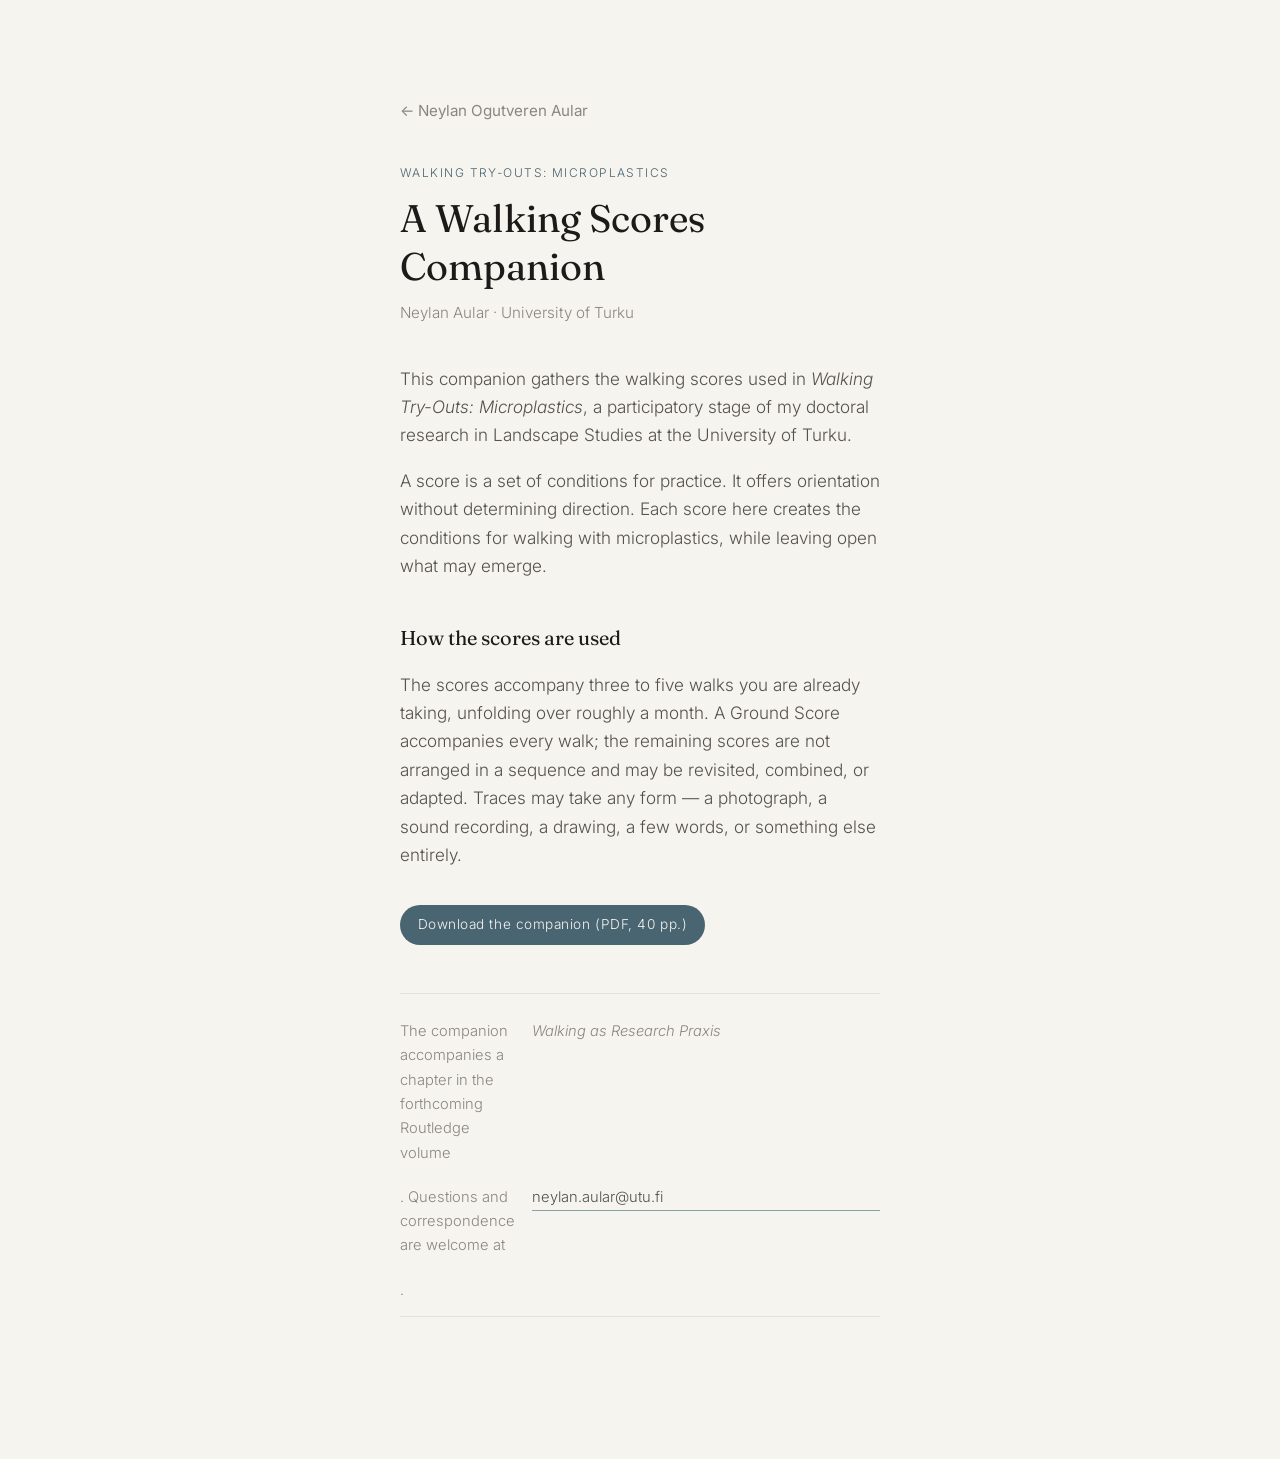
==== walking-scores/index.html @ eba4bd85 "Add Walking Scores Companion page and PDF Co-authored-by: Cursor <cursoragent@cursor.com>" ====
<!DOCTYPE html>
<html lang="en">
<head>
  <meta charset="UTF-8" />
  <meta name="viewport" content="width=device-width, initial-scale=1.0" />
  <title>Walking Scores Companion — Walking Try-Outs: Microplastics</title>
  <meta name="description" content="A Walking Scores Companion for Walking Try-Outs: Microplastics — a set of scores for walking with microplastics, by Neylan Ogutveren Aular, University of Turku." />
  <meta name="robots" content="index, follow" />
  <link rel="canonical" href="https://neylanaular.com/walking-scores/" />
  <link rel="icon" href="/favicon.ico" sizes="48x48" />
  <link rel="icon" href="/favicon.svg" type="image/svg+xml" />
  <link rel="apple-touch-icon" href="/apple-touch-icon.png" />
  <link rel="preconnect" href="https://fonts.googleapis.com" />
  <link rel="preconnect" href="https://fonts.gstatic.com" crossorigin />
  <link href="https://fonts.googleapis.com/css2?family=Fraunces:ital,opsz,wght@0,9..144,400;0,9..144,500;1,9..144,400&family=Inter:wght@300;400;500&display=swap" rel="stylesheet" />
  <link rel="stylesheet" href="/styles.css" />
  <style>
    .companion {
      max-width: 38rem;
      margin: 0 auto;
      padding: clamp(3rem, 8vw, 6rem) var(--gutter) clamp(4rem, 10vw, 8rem);
    }
    .companion .back {
      display: inline-block;
      margin-bottom: 2.5rem;
      color: var(--ink-faint);
      font-size: 0.95rem;
    }
    .companion .back:hover { color: var(--ink); }
    .companion .kicker {
      margin: 0 0 0.7rem;
      font-size: 0.75rem;
      letter-spacing: 0.12em;
      text-transform: uppercase;
      color: var(--accent);
    }
    .companion h1 {
      font-family: var(--serif);
      font-weight: 400;
      font-size: clamp(1.75rem, 1.4rem + 1.5vw, 2.4rem);
      line-height: 1.25;
      margin: 0 0 0.6rem;
    }
    .companion .meta {
      color: var(--ink-faint);
      font-size: 0.95rem;
      margin: 0 0 2.5rem;
    }
    .companion h2 {
      font-family: var(--serif);
      font-weight: 400;
      font-size: 1.25rem;
      margin: 2.5rem 0 0.75rem;
    }
    .companion p, .companion li {
      color: var(--ink-soft);
      font-weight: 300;
    }
    .companion ul { padding-left: 1.2rem; }
    .companion .actions {
      margin: 2.2rem 0 0;
      display: flex;
      flex-wrap: wrap;
      align-items: center;
      gap: 1rem 1.4rem;
    }
    .companion .note {
      margin-top: 3rem;
      padding-top: 1.6rem;
      border-top: 1px solid var(--line);
      font-size: 0.92rem;
      color: var(--ink-faint);
    }
    .companion .note a {
      color: var(--ink-soft);
      border-bottom: 1px solid var(--accent-soft);
      padding-bottom: 1px;
    }
    .companion .note a:hover { color: var(--accent); border-color: var(--accent); }
  </style>
</head>
<body>
  <main class="companion">
    <a class="back" href="/">← Neylan Ogutveren Aular</a>

    <p class="kicker">Walking Try-Outs: Microplastics</p>
    <h1>A Walking Scores Companion</h1>
    <p class="meta">Neylan Aular · University of Turku</p>

    <p>
      This companion gathers the walking scores used in <em>Walking Try-Outs:
      Microplastics</em>, a participatory stage of my doctoral research in
      Landscape Studies at the University of Turku.
    </p>
    <p>
      A score is a set of conditions for practice. It offers orientation without
      determining direction. Each score here creates the conditions for walking
      with microplastics, while leaving open what may emerge.
    </p>

    <h2>How the scores are used</h2>
    <p>
      The scores accompany three to five walks you are already taking, unfolding
      over roughly a month. A Ground Score accompanies every walk; the remaining
      scores are not arranged in a sequence and may be revisited, combined, or
      adapted. Traces may take any form — a photograph, a sound recording, a
      drawing, a few words, or something else entirely.
    </p>

    <p class="actions">
      <a class="btn" href="walking-scores-companion.pdf">Download the companion (PDF, 40 pp.)</a>
    </p>

    <p class="note">
      The companion accompanies a chapter in the forthcoming Routledge volume
      <em>Walking as Research Praxis</em>. Questions and correspondence are
      welcome at <a href="mailto:neylan.aular@utu.fi">neylan.aular@utu.fi</a>.
    </p>
  </main>
</body>
</html>
---- styles.css ----
/* ---------------------------------------------------------------------------
   Scandinavian minimalist academic homepage
   Palette: warm paper, soft ink, a single muted accent. Generous whitespace,
   restrained type, functional simplicity.
--------------------------------------------------------------------------- */

:root {
  --paper: #f6f4ef;
  --paper-raised: #fbfaf7;
  --ink: #1c1b19;
  --ink-soft: #55524c;
  --ink-faint: #8a867e;
  --line: #e2e2dd;
  --accent: #4a6572; /* muted Nordic slate-blue */
  --accent-soft: #8aa0aa;

  --max: 62rem;
  --gutter: clamp(1.25rem, 5vw, 4rem);
  --section-gap: clamp(4.5rem, 11vw, 9rem);

  --serif: "Fraunces", Georgia, "Times New Roman", serif;
  --sans: "Inter", system-ui, -apple-system, "Segoe UI", sans-serif;
}

[data-theme="dark"] {
  --paper: #16150f;
  --paper-raised: #1d1c15;
  --ink: #ece8df;
  --ink-soft: #b6b1a5;
  --ink-faint: #837f74;
  --line: #262a2c;
  --accent: #8fb0bd;
  --accent-soft: #6f8b97;
}

* { box-sizing: border-box; }

html {
  scroll-behavior: smooth;
  scroll-padding-top: 5rem;
}

body {
  margin: 0;
  background: var(--paper);
  color: var(--ink);
  font-family: var(--sans);
  font-weight: 400;
  line-height: 1.65;
  font-size: clamp(1rem, 0.96rem + 0.2vw, 1.075rem);
  -webkit-font-smoothing: antialiased;
  text-rendering: optimizeLegibility;
  transition: background 0.4s ease, color 0.4s ease;
}

::selection {
  background: var(--accent);
  color: var(--paper);
}

a {
  color: inherit;
  text-decoration: none;
}

.skip-link {
  position: absolute;
  left: -999px;
  top: 0;
  background: var(--ink);
  color: var(--paper);
  padding: 0.6rem 1rem;
  z-index: 100;
}
.skip-link:focus { left: 1rem; top: 1rem; }

/* ------------------------------------------------------------------ Header */

.site-header {
  position: sticky;
  top: 0;
  z-index: 20;
  background: color-mix(in srgb, var(--paper) 82%, transparent);
  backdrop-filter: blur(10px);
  border-bottom: 1px solid transparent;
  transition: border-color 0.3s ease, background 0.4s ease;
}
.site-header.is-scrolled { border-bottom-color: var(--line); }

.nav {
  max-width: var(--max);
  margin: 0 auto;
  padding: 1.05rem var(--gutter);
  display: flex;
  align-items: center;
  gap: 1.5rem;
}

.nav__mark {
  font-family: var(--serif);
  font-weight: 500;
  font-size: 1.15rem;
  letter-spacing: 0.02em;
  border: 1px solid var(--line);
  border-radius: 50%;
  width: 2.4rem;
  height: 2.4rem;
  display: grid;
  place-items: center;
  transition: border-color 0.3s ease, color 0.3s ease;
}
.nav__mark:hover { border-color: var(--accent); color: var(--accent); }

.nav__list {
  list-style: none;
  display: flex;
  flex-wrap: nowrap;
  align-items: center;
  gap: clamp(0.7rem, 1.6vw, 1.5rem);
  margin: 0 auto 0 auto;
  padding: 0;
  white-space: nowrap;
}
.nav__list a {
  font-size: 0.82rem;
  letter-spacing: 0.03em;
  color: var(--ink-soft);
  position: relative;
  padding-bottom: 2px;
  transition: color 0.25s ease;
  white-space: nowrap;
}
.nav__list a::after {
  content: "";
  position: absolute;
  left: 0;
  bottom: 0;
  width: 0;
  height: 1px;
  background: var(--accent);
  transition: width 0.28s ease;
}
.nav__list a:hover { color: var(--ink); }
.nav__list a:hover::after { width: 100%; }

.theme-toggle {
  margin-left: auto;
  background: transparent;
  border: 1px solid var(--line);
  border-radius: 50%;
  width: 2.4rem;
  height: 2.4rem;
  display: grid;
  place-items: center;
  cursor: pointer;
  transition: border-color 0.3s ease;
}
.theme-toggle:hover { border-color: var(--accent); }
.theme-toggle__dot {
  width: 0.95rem;
  height: 0.95rem;
  border-radius: 50%;
  background: var(--ink);
  box-shadow: inset -3px -3px 0 0 var(--paper);
  transition: background 0.3s ease, box-shadow 0.3s ease;
}
[data-theme="dark"] .theme-toggle__dot {
  box-shadow: none;
  background: var(--accent);
}

/* -------------------------------------------------------------------- Main */

main {
  max-width: var(--max);
  margin: 0 auto;
  padding: 0 var(--gutter);
}

/* Hero */
.hero {
  padding: clamp(4rem, 12vw, 9rem) 0 var(--section-gap);
  max-width: 40rem;
}
.hero__eyebrow {
  font-size: 0.8rem;
  letter-spacing: 0.16em;
  text-transform: uppercase;
  color: var(--accent);
  margin: 0 0 1.4rem;
}
.hero__name {
  font-family: var(--serif);
  font-weight: 400;
  font-size: clamp(2.9rem, 8vw, 5.25rem);
  line-height: 1.02;
  letter-spacing: -0.02em;
  margin: 0 0 1.6rem;
}
.hero__lede {
  font-size: clamp(1.1rem, 1rem + 0.5vw, 1.35rem);
  color: var(--ink-soft);
  line-height: 1.55;
  margin: 0 0 2.4rem;
  max-width: 34rem;
}
.hero__links {
  display: flex;
  flex-wrap: wrap;
  gap: 1.4rem 2rem;
  font-size: 0.95rem;
}
.hero__links a {
  color: var(--ink);
  border-bottom: 1px solid var(--accent-soft);
  padding-bottom: 3px;
  transition: color 0.25s ease, border-color 0.25s ease;
}
.hero__links a:hover { color: var(--accent); border-color: var(--accent); }

/* Sections */
.section {
  padding-bottom: var(--section-gap);
  display: grid;
  grid-template-columns: 12rem 1fr;
  gap: clamp(1.5rem, 4vw, 3.5rem);
  border-top: 1px solid var(--line);
  padding-top: clamp(2.5rem, 6vw, 4.5rem);
}

.section__head {
  display: flex;
  align-items: baseline;
  gap: 0.9rem;
}
.section__index {
  font-family: var(--serif);
  font-size: 0.85rem;
  color: var(--accent);
  letter-spacing: 0.05em;
}
.section__title {
  font-family: var(--serif);
  font-weight: 400;
  font-size: clamp(1.5rem, 1.2rem + 1vw, 2rem);
  letter-spacing: -0.01em;
  margin: 0;
  line-height: 1.1;
}

.section__body { max-width: 42rem; }

.prose p { margin: 0 0 1.3rem; color: var(--ink-soft); }
.prose p:last-child { margin-bottom: 0; }

.section__more { margin-top: 2rem; font-size: 0.9rem; }
.section__more a { color: var(--accent); }
.section__more a:hover { color: var(--ink); }

.section__note {
  margin-top: 1.8rem;
  color: var(--ink-soft);
  font-size: 0.95rem;
}

/* Research keywords */
.tags {
  list-style: none;
  display: flex;
  flex-wrap: wrap;
  gap: 0.55rem 0.6rem;
  margin: 0 0 1.8rem;
  padding: 0;
}
.tag {
  font-size: 0.8rem;
  letter-spacing: 0.02em;
  color: var(--ink-soft);
  background: var(--paper-raised);
  border: 1px solid var(--line);
  border-radius: 999px;
  padding: 0.35rem 0.85rem;
  transition: color 0.25s ease, border-color 0.25s ease;
}
.tag:hover { color: var(--accent); border-color: var(--accent-soft); }

/* Research cards */
.cards {
  list-style: none;
  margin: 0;
  padding: 0;
  display: grid;
  gap: 1px;
  background: var(--line);
  border: 1px solid var(--line);
}
.card {
  background: var(--paper-raised);
  padding: 1.6rem 1.5rem;
  transition: background 0.3s ease;
}
.card:hover { background: var(--paper); }
.card__title {
  font-family: var(--serif);
  font-weight: 500;
  font-size: 1.12rem;
  margin: 0 0 0.5rem;
}
.card__text {
  margin: 0;
  color: var(--ink-soft);
  font-size: 0.95rem;
  line-height: 1.55;
}

/* Open call callout */
.callout {
  background: color-mix(in srgb, var(--accent) 8%, var(--paper-raised));
  border: 1px solid color-mix(in srgb, var(--accent) 28%, var(--line));
  border-radius: 4px;
  padding: 1.7rem 1.7rem;
  margin: 0 0 1.6rem;
}
.callout__kicker {
  margin: 0 0 0.7rem;
  font-size: 0.75rem;
  letter-spacing: 0.1em;
  text-transform: uppercase;
  color: var(--accent);
  font-weight: 500;
}
.callout__title {
  font-family: var(--serif);
  font-weight: 500;
  font-size: clamp(1.3rem, 1.1rem + 0.9vw, 1.6rem);
  margin: 0 0 0.8rem;
  line-height: 1.2;
}
.callout__text { margin: 0; color: var(--ink-soft); line-height: 1.6; }
.callout__grid {
  display: grid;
  grid-template-columns: minmax(0, 15rem) 1fr;
  gap: clamp(1.25rem, 3vw, 2rem);
  align-items: center;
  margin-top: 1.2rem;
}
.callout__poster {
  display: block;
  line-height: 0;
}
.callout__poster img {
  width: 100%;
  height: auto;
  border: 1px solid var(--line);
  border-radius: 3px;
  box-shadow: 0 8px 24px -14px rgba(0, 0, 0, 0.4);
  transition: transform 0.25s ease, box-shadow 0.25s ease;
}
.callout__poster:hover img {
  transform: translateY(-2px);
  box-shadow: 0 14px 30px -14px rgba(0, 0, 0, 0.45);
}
.callout__aside { min-width: 0; }
.callout__actions {
  margin: 1.4rem 0 0;
  display: flex;
  flex-wrap: wrap;
  align-items: center;
  gap: 1rem 1.4rem;
}
.callout__q {
  font-size: 0.88rem;
  color: var(--ink-soft);
  border-bottom: 1px solid var(--accent-soft);
  padding-bottom: 1px;
  transition: color 0.25s ease, border-color 0.25s ease;
}
.callout__q:hover { color: var(--accent); border-color: var(--accent); }

/* Dissertation feature */
.feature {
  border: 1px solid var(--line);
  border-left: 3px solid var(--accent);
  background: var(--paper-raised);
  padding: 1.9rem 1.8rem;
}
.feature__kicker {
  margin: 0 0 0.8rem;
  font-size: 0.75rem;
  letter-spacing: 0.12em;
  text-transform: uppercase;
  color: var(--accent);
}
.feature__title {
  font-family: var(--serif);
  font-weight: 500;
  font-size: clamp(1.2rem, 1rem + 0.9vw, 1.5rem);
  line-height: 1.25;
  margin: 0 0 1rem;
}
.feature__text {
  margin: 0;
  color: var(--ink-soft);
  line-height: 1.6;
}
.feature__text + .feature__text { margin-top: 1rem; }
.feature__meta {
  margin: 1.1rem 0 0;
  font-size: 0.92rem;
  color: var(--ink-faint);
}
.feature__title + .feature__meta {
  margin: 0.35rem 0 1.1rem;
}
.feature__meta a {
  color: var(--ink);
  border-bottom: 1px solid var(--accent-soft);
  padding-bottom: 1px;
  transition: color 0.25s ease, border-color 0.25s ease;
}
.feature__meta a:hover { color: var(--accent); border-color: var(--accent); }
.feature__actions { margin: 1.4rem 0 0; }
.btn {
  display: inline-block;
  font-size: 0.85rem;
  letter-spacing: 0.04em;
  color: var(--paper);
  background: var(--accent);
  padding: 0.55rem 1.1rem;
  border-radius: 999px;
  transition: background 0.25s ease, transform 0.15s ease;
}
.btn:hover { background: var(--ink); transform: translateY(-1px); }

/* Field notes */
.notes-head { margin: 2.4rem 0 0.4rem; }
.notes-head__title {
  font-family: var(--serif);
  font-weight: 500;
  font-size: 1.15rem;
  margin: 0 0 0.4rem;
}
.notes-head__sub {
  margin: 0 0 0.6rem;
  color: var(--ink-soft);
  font-size: 0.95rem;
}
.notes-head__sub a {
  color: var(--ink);
  border-bottom: 1px solid var(--accent-soft);
  padding-bottom: 1px;
  transition: color 0.25s ease, border-color 0.25s ease;
}
.notes-head__sub a:hover { color: var(--accent); border-color: var(--accent); }

.notes { list-style: none; margin: 0.6rem 0 0; padding: 0; }
.note {
  display: grid;
  grid-template-columns: 7rem 1fr;
  gap: 1.25rem;
  align-items: baseline;
  padding: 0.85rem 0;
  border-bottom: 1px solid var(--line);
}
.note:first-child { padding-top: 0; }
.note__date {
  font-family: var(--serif);
  color: var(--ink-faint);
  font-size: 0.88rem;
}
.note__title {
  font-weight: 500;
  position: relative;
  width: fit-content;
}
.note__title::after {
  content: "";
  position: absolute;
  left: 0;
  bottom: -2px;
  width: 0;
  height: 1px;
  background: var(--accent);
  transition: width 0.28s ease;
}
.note__title:hover { color: var(--accent); }
.note__title:hover::after { width: 100%; }

/* Publications */
.pub-list {
  list-style: none;
  margin: 0;
  padding: 0;
}
.pub {
  display: grid;
  grid-template-columns: 6rem 1fr auto;
  gap: 1.25rem;
  align-items: start;
  padding: 1.35rem 0;
  border-bottom: 1px solid var(--line);
}
.pub:first-child { padding-top: 0; }
.pub__year {
  line-height: 1.3;
  font-family: var(--serif);
  color: var(--ink-faint);
  font-size: 0.95rem;
  padding-top: 0.1rem;
}
.pub__title { margin: 0 0 0.35rem; font-weight: 500; }
.pub__venue { margin: 0; color: var(--ink-soft); font-size: 0.9rem; }
.pub__link {
  font-size: 0.8rem;
  letter-spacing: 0.05em;
  color: var(--accent);
  border: 1px solid var(--line);
  padding: 0.25rem 0.7rem;
  border-radius: 999px;
  transition: border-color 0.25s ease, color 0.25s ease;
  white-space: nowrap;
}
.pub__link:hover { border-color: var(--accent); }

/* Teaching */
.teaching { margin: 0; }
.teaching__row {
  display: grid;
  grid-template-columns: 5.5rem 1fr;
  gap: 1.25rem;
  padding: 0.9rem 0;
  border-bottom: 1px solid var(--line);
}
.teaching__row:first-child { padding-top: 0; }
.teaching dt {
  font-family: var(--serif);
  font-weight: 500;
  color: var(--accent);
}
.teaching dd { margin: 0; color: var(--ink-soft); }

/* Groups & networks */
.affil { list-style: none; margin: 0; padding: 0; }
.affil__item {
  display: grid;
  grid-template-columns: 1fr auto;
  gap: 1rem 1.5rem;
  align-items: baseline;
  padding: 1.35rem 0;
  border-bottom: 1px solid var(--line);
}
.affil__item:first-child { padding-top: 0; }
.affil__name {
  font-family: var(--serif);
  font-weight: 500;
  font-size: 1.12rem;
  margin: 0 0 0.4rem;
}
.affil__role { margin: 0; color: var(--ink-soft); font-size: 0.95rem; line-height: 1.55; }
.affil__link {
  font-size: 0.85rem;
  color: var(--accent);
  white-space: nowrap;
  border-bottom: 1px solid transparent;
  transition: border-color 0.25s ease;
}
.affil__link:hover { border-color: var(--accent); }

/* Contact */
.contact { display: grid; gap: 1rem; }
.contact__line {
  margin: 0;
  display: grid;
  grid-template-columns: 6rem 1fr;
  gap: 1.25rem;
  align-items: baseline;
}
.contact__label {
  font-size: 0.78rem;
  letter-spacing: 0.1em;
  text-transform: uppercase;
  color: var(--ink-faint);
}
.contact__line a {
  border-bottom: 1px solid var(--accent-soft);
  padding-bottom: 2px;
  transition: color 0.25s ease, border-color 0.25s ease;
}
.contact__line a:hover { color: var(--accent); border-color: var(--accent); }
.contact__set { display: flex; flex-wrap: wrap; gap: 1.25rem; }

/* Footer */
.site-footer {
  max-width: var(--max);
  margin: 0 auto;
  padding: 2.5rem var(--gutter) 3.5rem;
  border-top: 1px solid var(--line);
  display: flex;
  justify-content: space-between;
  color: var(--ink-faint);
  font-size: 0.85rem;
}

/* Reveal on scroll */
.section,
.hero { --reveal: 1; }
[data-animate] {
  opacity: 0;
  transform: translateY(14px);
  transition: opacity 0.7s ease, transform 0.7s ease;
}
[data-animate].is-visible {
  opacity: 1;
  transform: none;
}

/* Focus visibility */
:focus-visible {
  outline: 2px solid var(--accent);
  outline-offset: 3px;
  border-radius: 2px;
}

/* --------------------------------------------------------------- Responsive */

@media (max-width: 720px) {
  .nav__list { display: none; }
  .section { grid-template-columns: 1fr; gap: 1.5rem; }
  .pub {
    grid-template-columns: 1fr;
    gap: 0.4rem;
  }
  .pub__link { justify-self: start; margin-top: 0.4rem; }
  .note { grid-template-columns: 1fr; gap: 0.15rem; }
  .affil__item { grid-template-columns: 1fr; gap: 0.5rem; }
  .callout__grid { grid-template-columns: 1fr; gap: 1.3rem; }
  .callout__poster { max-width: 22rem; }
  .contact__line { grid-template-columns: 1fr; gap: 0.25rem; }
  .site-footer { flex-direction: column; gap: 0.4rem; }
}

@media (prefers-reduced-motion: reduce) {
  html { scroll-behavior: auto; }
  [data-animate] { opacity: 1; transform: none; transition: none; }
  * { transition-duration: 0.001ms !important; }
}
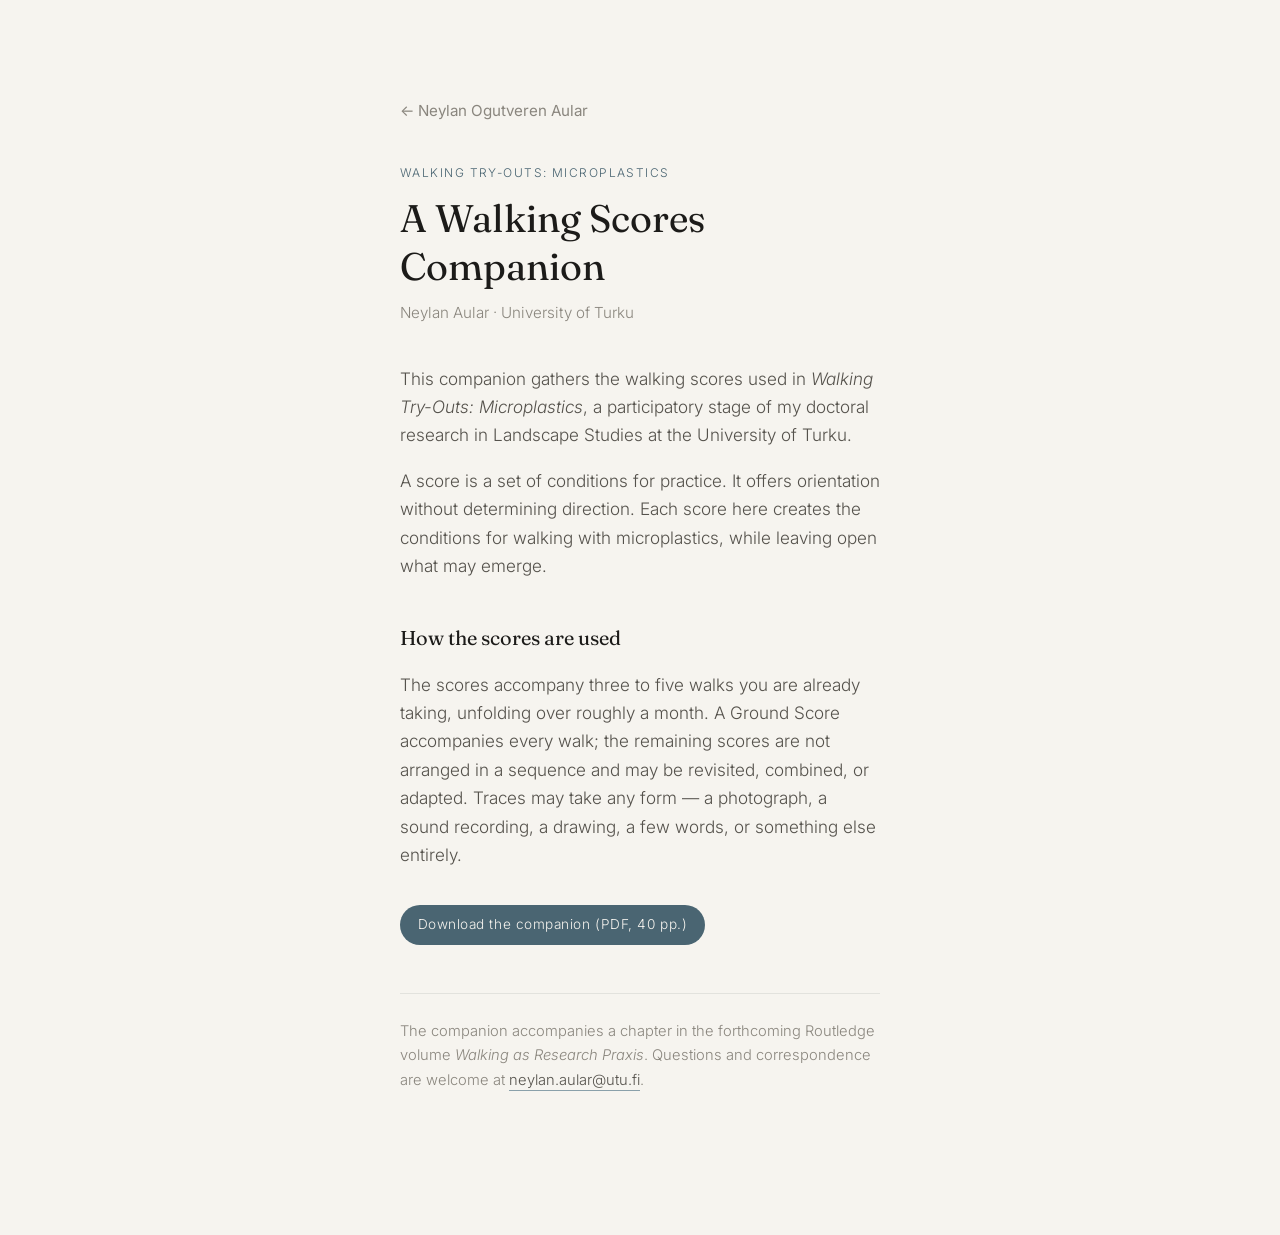
==== commit da6482d1: "Fix colophon layout clashing with .note grid style Co-authored-by: Cursor <cursoragent@cursor.com>" ====
--- a/walking-scores/index.html
+++ b/walking-scores/index.html
@@ -64,19 +64,20 @@
       align-items: center;
       gap: 1rem 1.4rem;
     }
-    .companion .note {
+    .companion .colophon {
+      display: block;
       margin-top: 3rem;
       padding-top: 1.6rem;
       border-top: 1px solid var(--line);
       font-size: 0.92rem;
       color: var(--ink-faint);
     }
-    .companion .note a {
+    .companion .colophon a {
       color: var(--ink-soft);
       border-bottom: 1px solid var(--accent-soft);
       padding-bottom: 1px;
     }
-    .companion .note a:hover { color: var(--accent); border-color: var(--accent); }
+    .companion .colophon a:hover { color: var(--accent); border-color: var(--accent); }
   </style>
 </head>
 <body>
@@ -111,7 +112,7 @@
       <a class="btn" href="walking-scores-companion.pdf">Download the companion (PDF, 40 pp.)</a>
     </p>
 
-    <p class="note">
+    <p class="colophon">
       The companion accompanies a chapter in the forthcoming Routledge volume
       <em>Walking as Research Praxis</em>. Questions and correspondence are
       welcome at <a href="mailto:neylan.aular@utu.fi">neylan.aular@utu.fi</a>.
--- a/styles.css
+++ b/styles.css
@@ -384,6 +384,7 @@
   background: var(--paper-raised);
   padding: 1.9rem 1.8rem;
 }
+.feature + .feature { margin-top: 1.6rem; }
 .feature__kicker {
   margin: 0 0 0.8rem;
   font-size: 0.75rem;
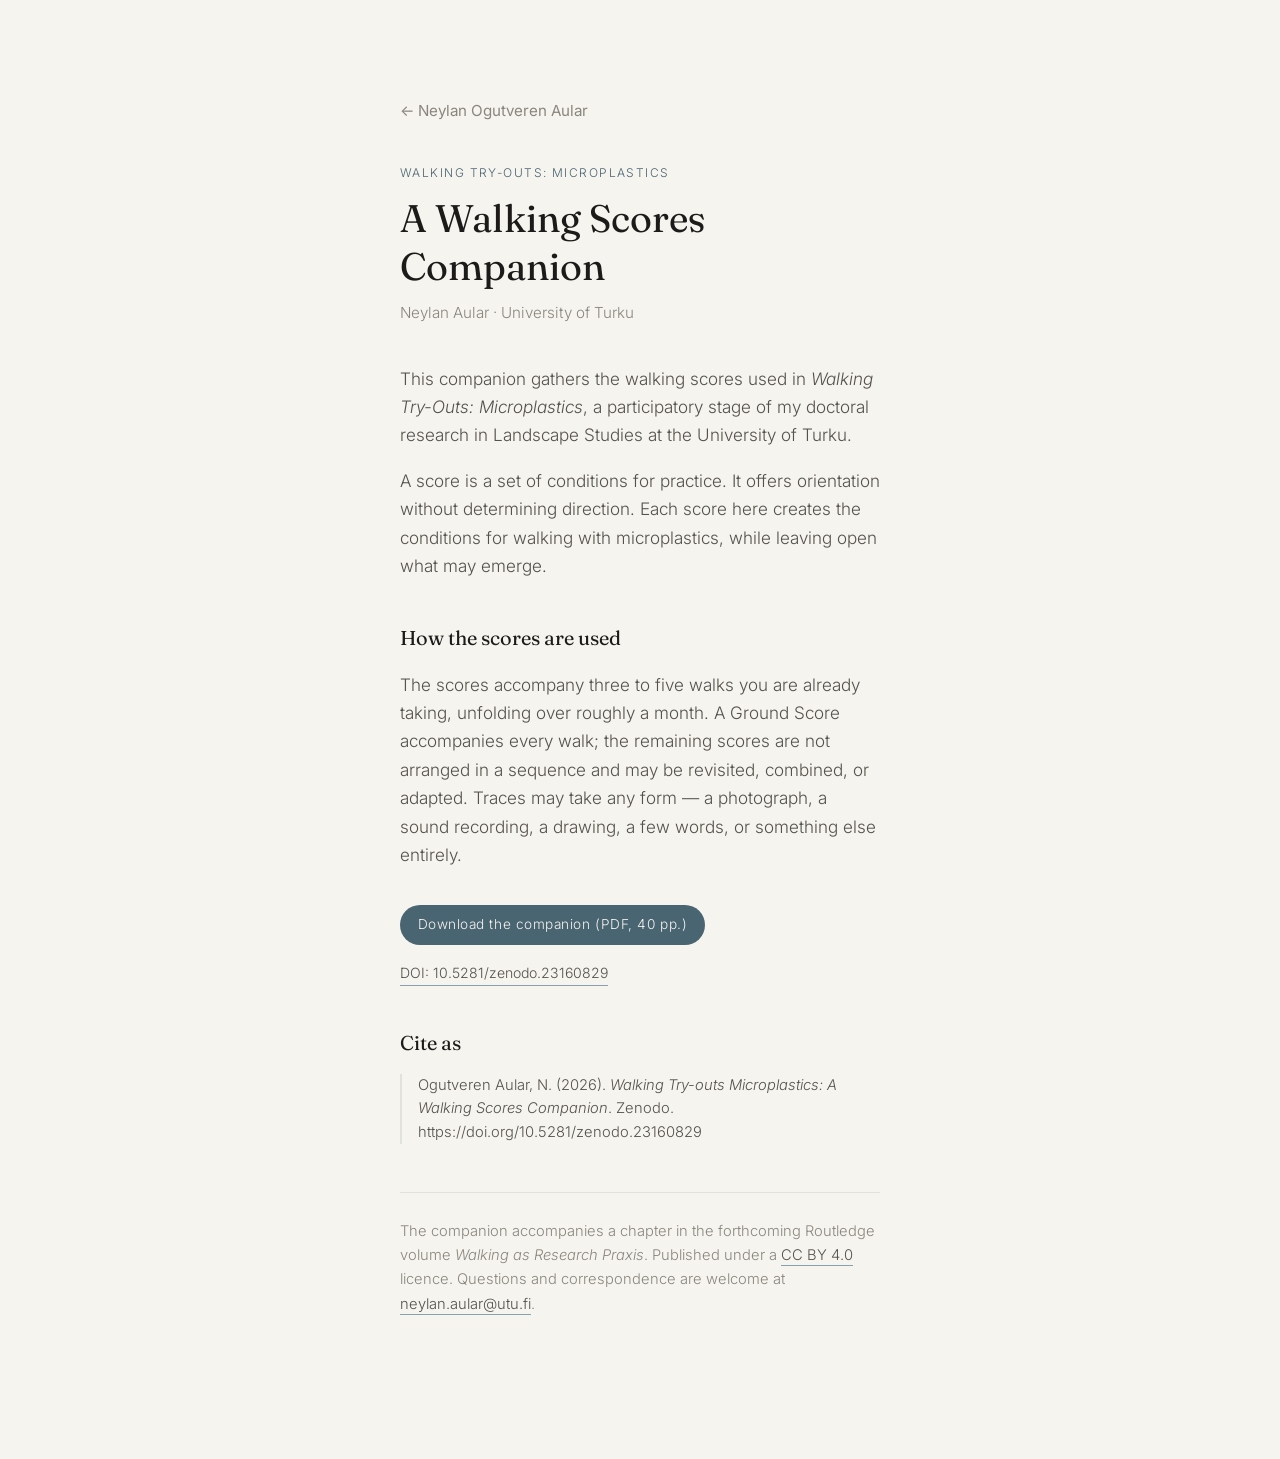
==== commit eb3aa5fa: "Add Zenodo DOI and citation for the Walking Scores Companion Co-authored-by: Cursor <cursoragent@cur" ====
--- a/walking-scores/index.html
+++ b/walking-scores/index.html
@@ -64,6 +64,21 @@
       align-items: center;
       gap: 1rem 1.4rem;
     }
+    .companion .doi-link {
+      font-size: 0.88rem;
+      color: var(--ink-soft);
+      border-bottom: 1px solid var(--accent-soft);
+      padding-bottom: 1px;
+    }
+    .companion .doi-link:hover { color: var(--accent); border-color: var(--accent); }
+    .companion .citation {
+      display: block;
+      font-size: 0.92rem;
+      line-height: 1.6;
+      padding-left: 1rem;
+      border-left: 2px solid var(--line);
+    }
+    .companion .citation a { word-break: break-word; }
     .companion .colophon {
       display: block;
       margin-top: 3rem;
@@ -110,12 +125,22 @@
 
     <p class="actions">
       <a class="btn" href="walking-scores-companion.pdf">Download the companion (PDF, 40 pp.)</a>
+      <a class="doi-link" href="https://doi.org/10.5281/zenodo.23160829">DOI: 10.5281/zenodo.23160829</a>
+    </p>
+
+    <h2>Cite as</h2>
+    <p class="citation">
+      Ogutveren Aular, N. (2026). <em>Walking Try-outs Microplastics: A Walking
+      Scores Companion</em>. Zenodo.
+      <a href="https://doi.org/10.5281/zenodo.23160829">https://doi.org/10.5281/zenodo.23160829</a>
     </p>
 
     <p class="colophon">
       The companion accompanies a chapter in the forthcoming Routledge volume
-      <em>Walking as Research Praxis</em>. Questions and correspondence are
-      welcome at <a href="mailto:neylan.aular@utu.fi">neylan.aular@utu.fi</a>.
+      <em>Walking as Research Praxis</em>. Published under a
+      <a href="https://creativecommons.org/licenses/by/4.0/">CC BY 4.0</a>
+      licence. Questions and correspondence are welcome at
+      <a href="mailto:neylan.aular@utu.fi">neylan.aular@utu.fi</a>.
     </p>
   </main>
 </body>
--- a/styles.css
+++ b/styles.css
@@ -344,6 +344,7 @@
   align-items: center;
   margin-top: 1.2rem;
 }
+.feature + .callout { margin-top: 1.6rem; }
 .callout__poster {
   display: block;
   line-height: 0;
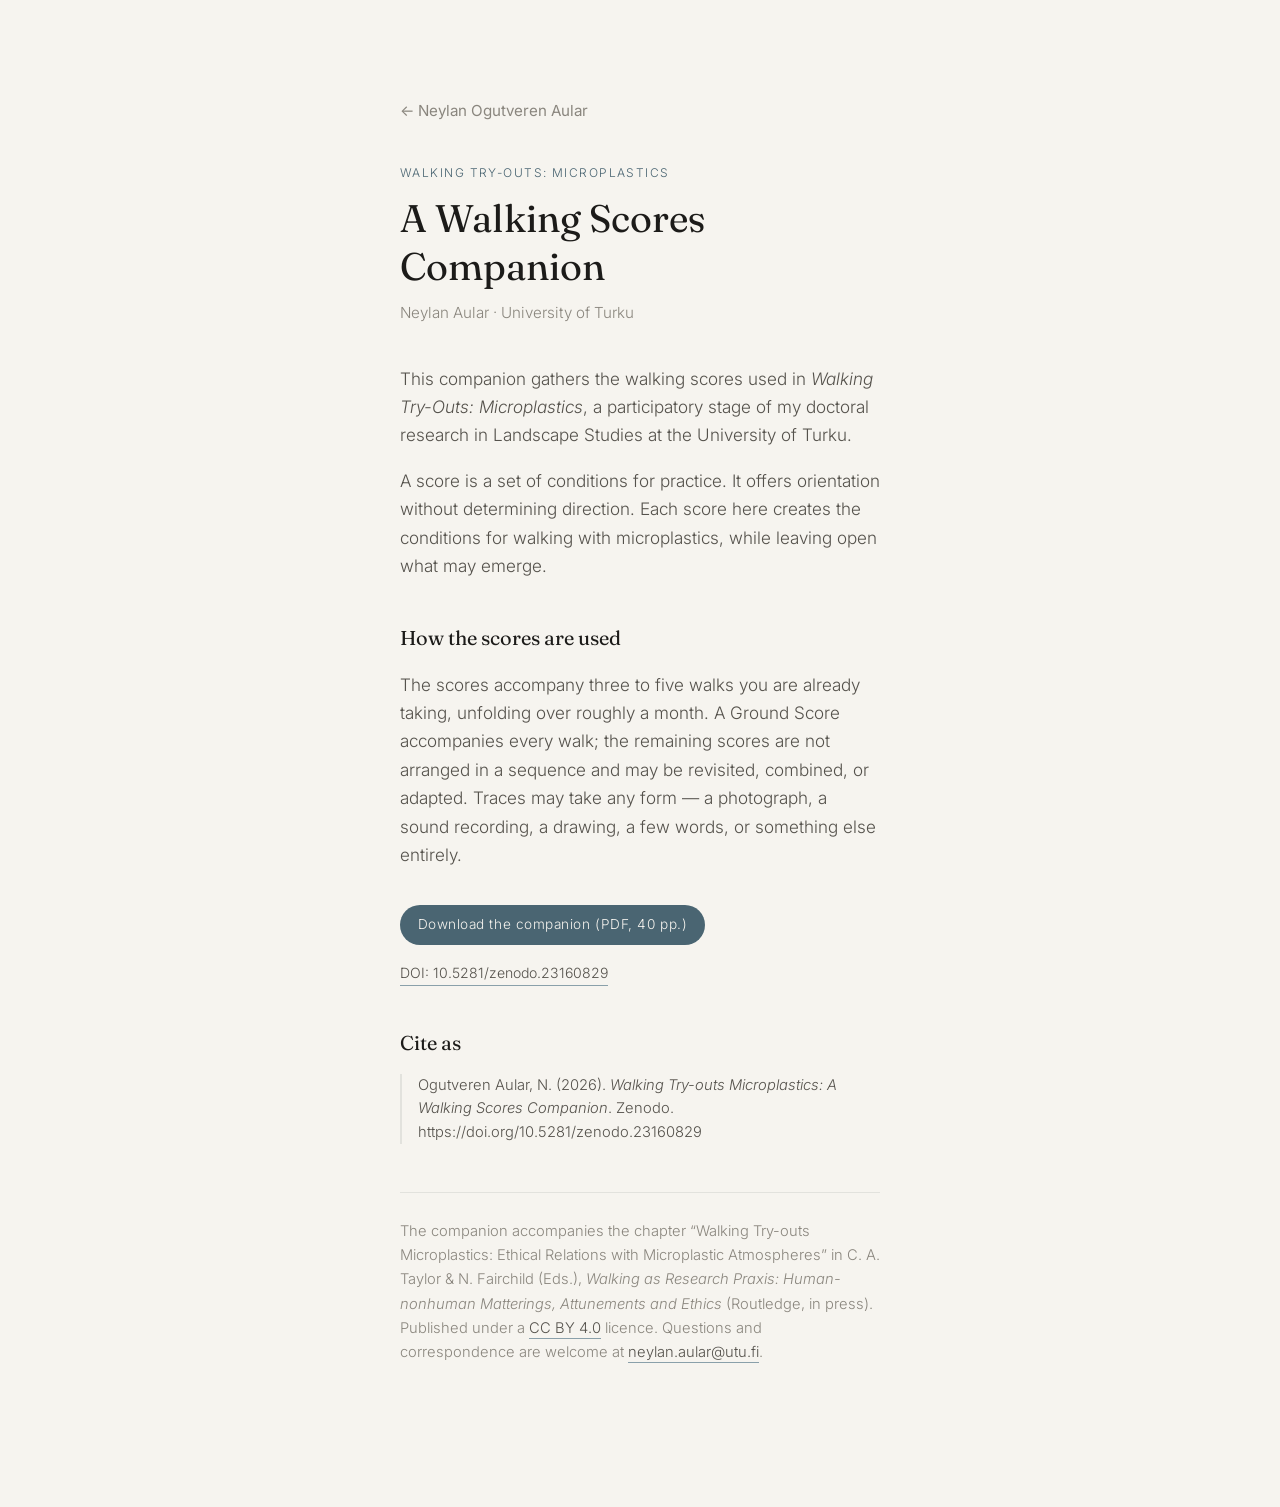
==== commit d9e48943: "Add Routledge chapter under review and name the volume precisely Co-authored-by: Cursor <cursoragent" ====
--- a/walking-scores/index.html
+++ b/walking-scores/index.html
@@ -136,9 +136,11 @@
     </p>
 
     <p class="colophon">
-      The companion accompanies a chapter in the forthcoming Routledge volume
-      <em>Walking as Research Praxis</em>. Published under a
-      <a href="https://creativecommons.org/licenses/by/4.0/">CC BY 4.0</a>
+      The companion accompanies the chapter &ldquo;Walking Try-outs Microplastics:
+      Ethical Relations with Microplastic Atmospheres&rdquo; in C. A. Taylor &amp;
+      N. Fairchild (Eds.), <em>Walking as Research Praxis: Human-nonhuman
+      Matterings, Attunements and Ethics</em> (Routledge, in press). Published
+      under a <a href="https://creativecommons.org/licenses/by/4.0/">CC BY 4.0</a>
       licence. Questions and correspondence are welcome at
       <a href="mailto:neylan.aular@utu.fi">neylan.aular@utu.fi</a>.
     </p>
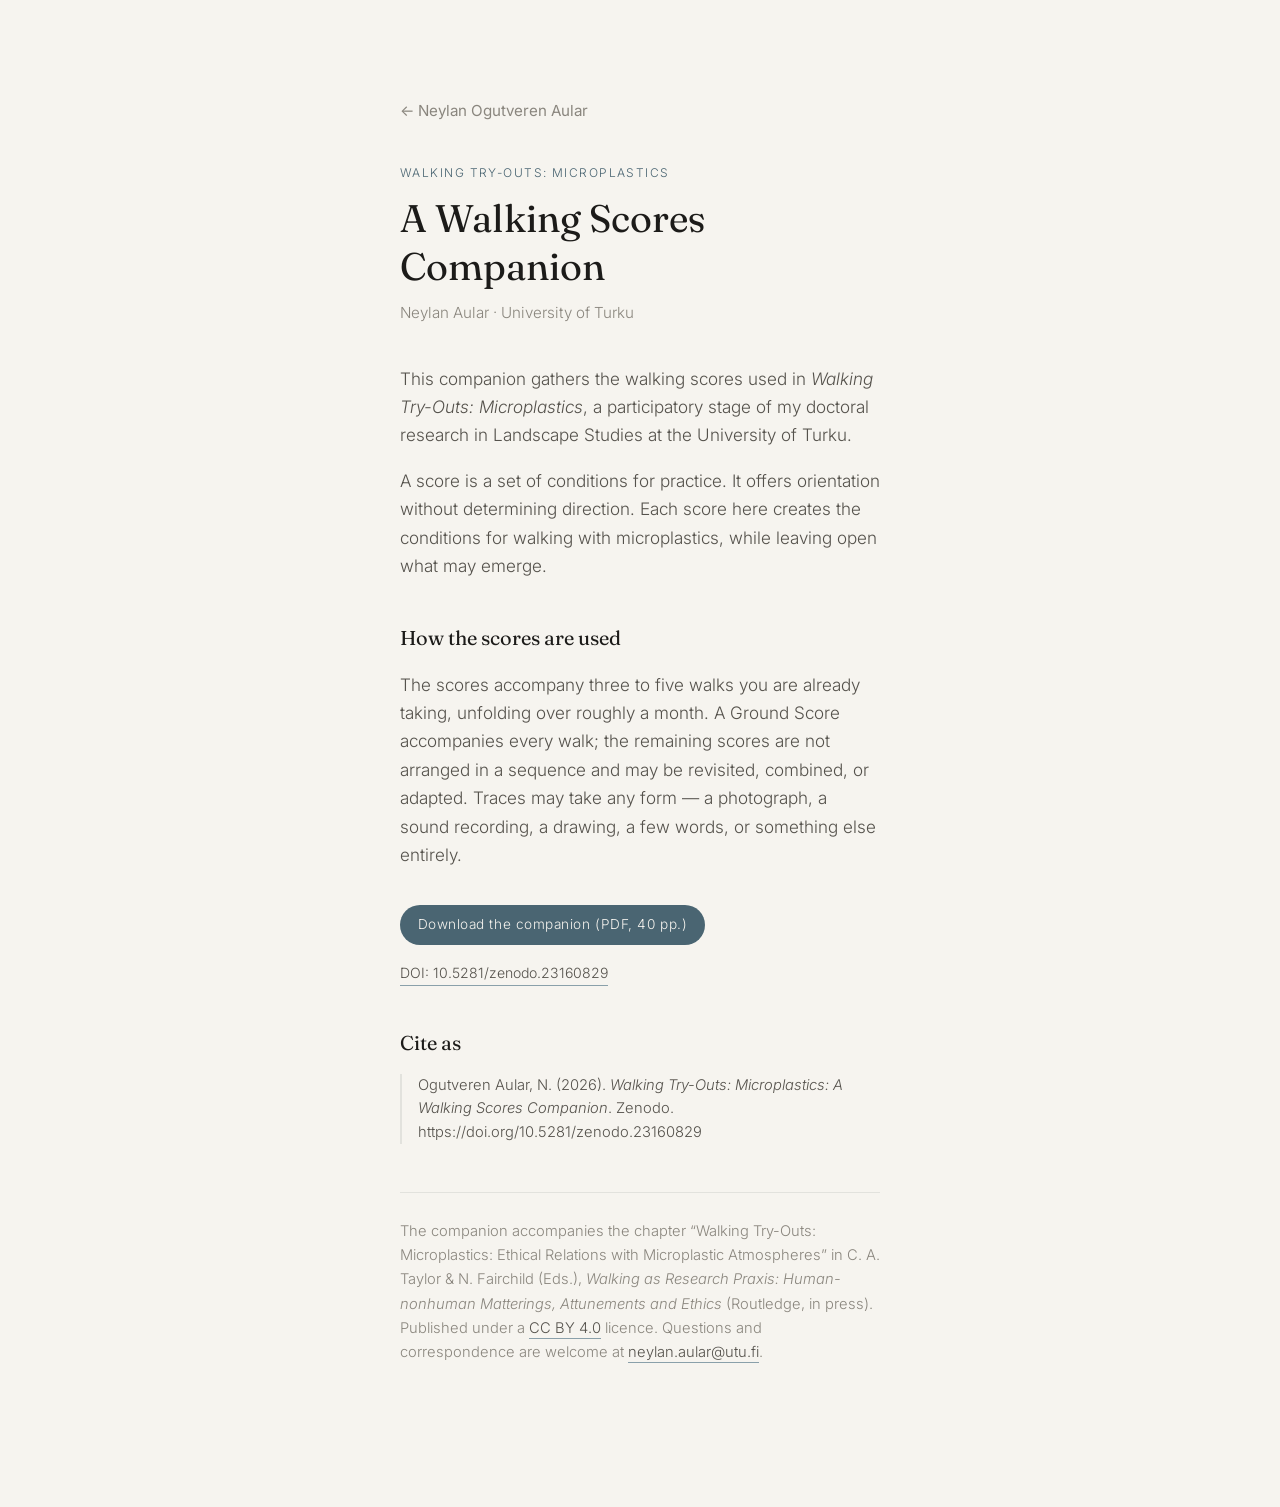
==== commit ceb3f371: "Align hero, About, metadata, and project names with the site copy brief Co-authored-by: Cursor <curs" ====
--- a/walking-scores/index.html
+++ b/walking-scores/index.html
@@ -130,13 +130,13 @@
 
     <h2>Cite as</h2>
     <p class="citation">
-      Ogutveren Aular, N. (2026). <em>Walking Try-outs Microplastics: A Walking
+      Ogutveren Aular, N. (2026). <em>Walking Try-Outs: Microplastics: A Walking
       Scores Companion</em>. Zenodo.
       <a href="https://doi.org/10.5281/zenodo.23160829">https://doi.org/10.5281/zenodo.23160829</a>
     </p>
 
     <p class="colophon">
-      The companion accompanies the chapter &ldquo;Walking Try-outs Microplastics:
+      The companion accompanies the chapter &ldquo;Walking Try-Outs: Microplastics:
       Ethical Relations with Microplastic Atmospheres&rdquo; in C. A. Taylor &amp;
       N. Fairchild (Eds.), <em>Walking as Research Praxis: Human-nonhuman
       Matterings, Attunements and Ethics</em> (Routledge, in press). Published
--- a/styles.css
+++ b/styles.css
@@ -182,20 +182,33 @@
   padding: clamp(4rem, 12vw, 9rem) 0 var(--section-gap);
   max-width: 40rem;
 }
-.hero__eyebrow {
-  font-size: 0.8rem;
-  letter-spacing: 0.16em;
-  text-transform: uppercase;
-  color: var(--accent);
-  margin: 0 0 1.4rem;
-}
 .hero__name {
   font-family: var(--serif);
   font-weight: 400;
   font-size: clamp(2.9rem, 8vw, 5.25rem);
   line-height: 1.02;
   letter-spacing: -0.02em;
-  margin: 0 0 1.6rem;
+  margin: 0 0 1.45rem;
+}
+.hero__field,
+.hero__topic {
+  font-size: 0.8rem;
+  letter-spacing: 0.16em;
+  text-transform: uppercase;
+  line-height: 1.75;
+  margin: 0;
+}
+.hero__field { color: var(--accent); margin-bottom: 1.9rem; }
+.hero__topic { color: var(--ink-soft); margin-bottom: 1.9rem; }
+/* Break the lists at the separators rather than inside a term. */
+.hero__field span,
+.hero__topic span { white-space: nowrap; }
+@media (max-width: 34rem) {
+  .hero__field,
+  .hero__topic {
+    font-size: 0.72rem;
+    letter-spacing: 0.1em;
+  }
 }
 .hero__lede {
   font-size: clamp(1.1rem, 1rem + 0.5vw, 1.35rem);
@@ -345,9 +358,17 @@
   margin-top: 1.2rem;
 }
 .feature + .callout { margin-top: 1.6rem; }
+.callout + .feature { margin-top: 1.6rem; }
 .callout__poster {
   display: block;
   line-height: 0;
+}
+/* The poster wrapper zeroes line-height for the image, so restore it here. */
+.callout__caption {
+  margin: 0.6rem 0 0;
+  font-size: 0.78rem;
+  line-height: 1.5;
+  color: var(--ink-soft);
 }
 .callout__poster img {
   width: 100%;
